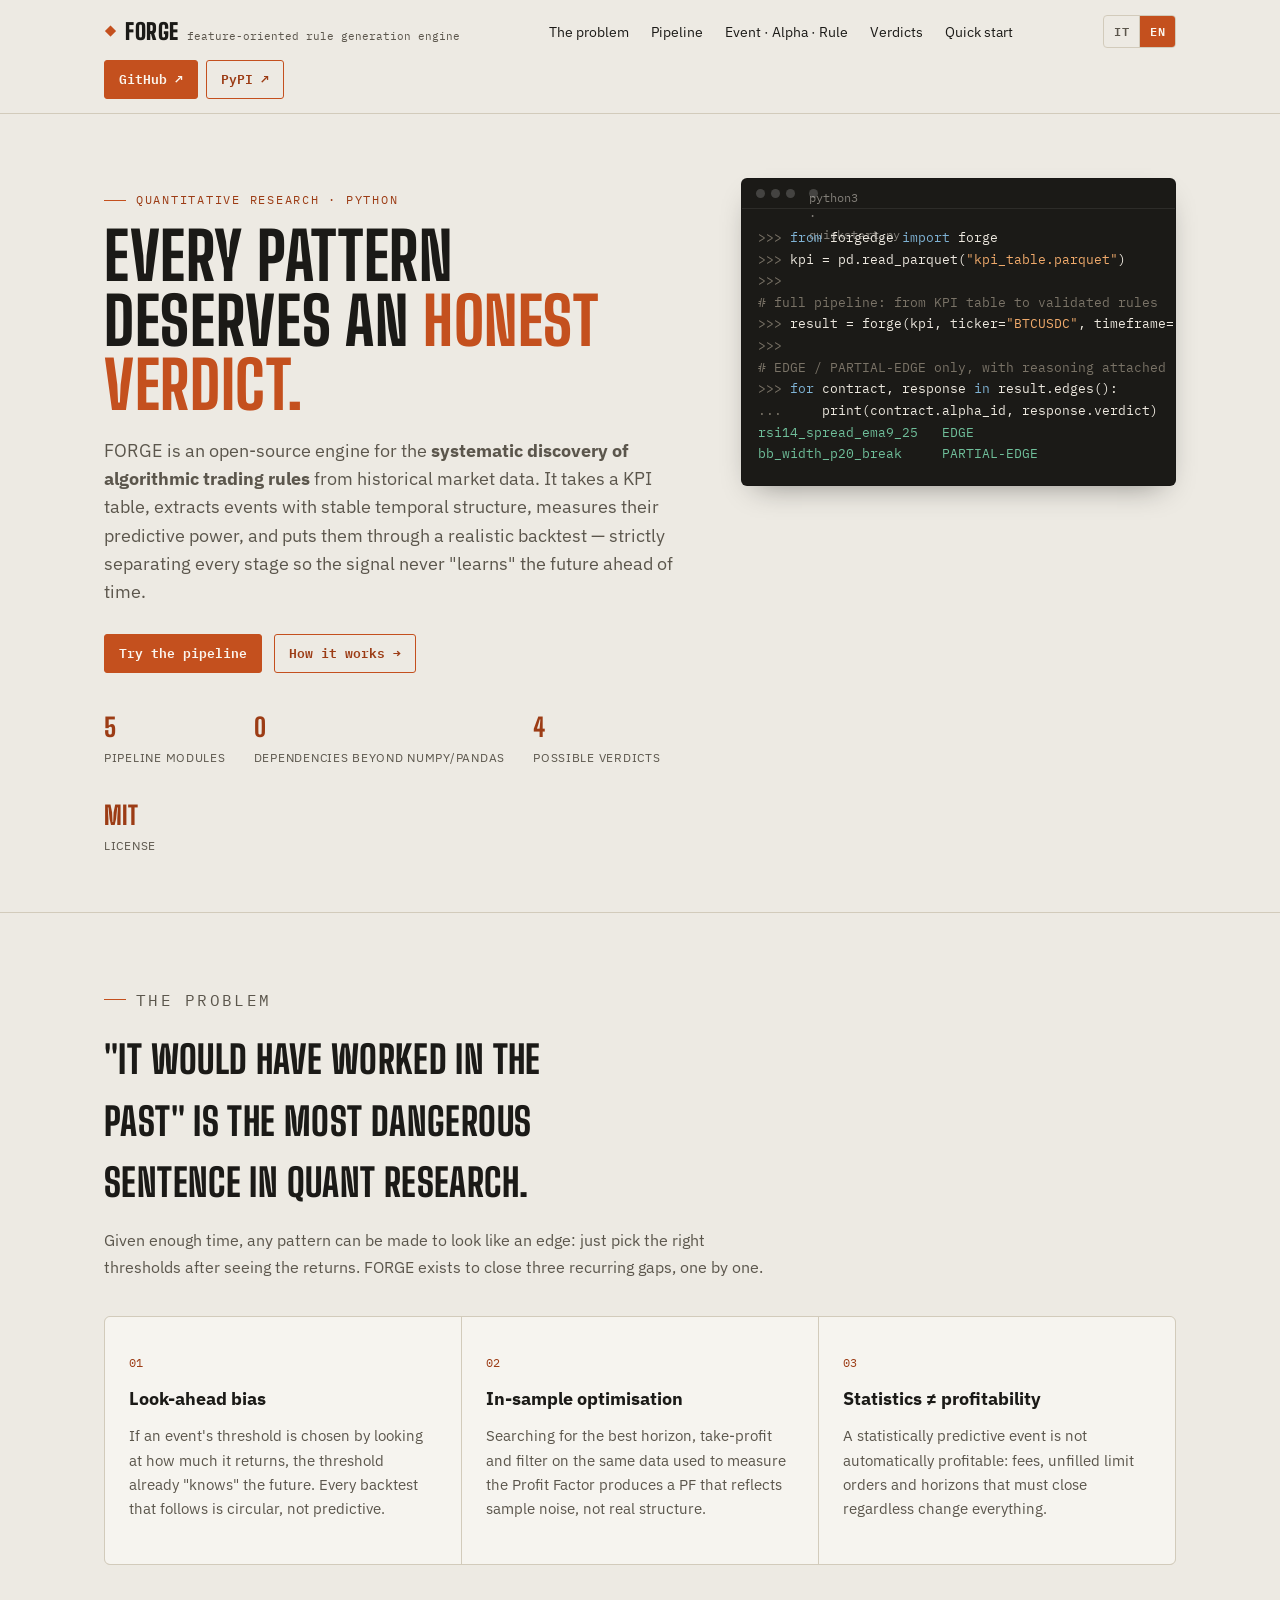
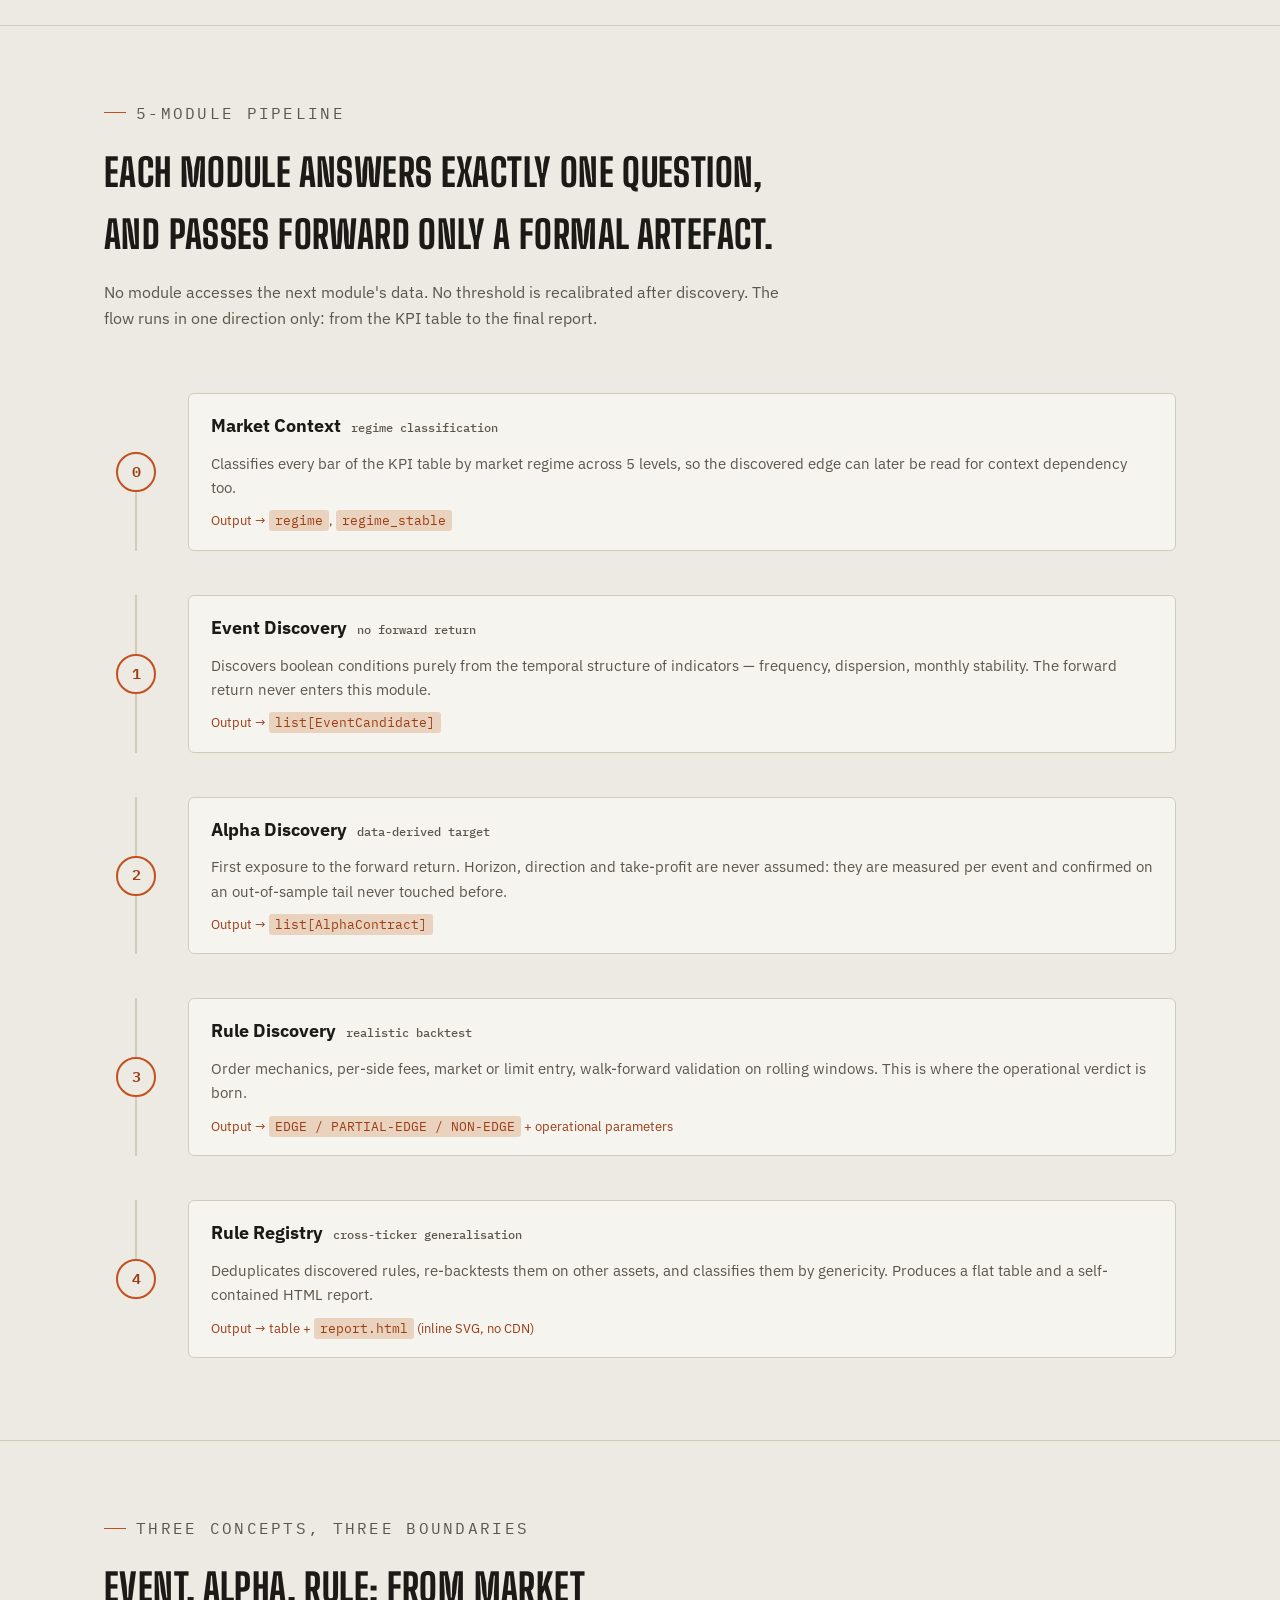
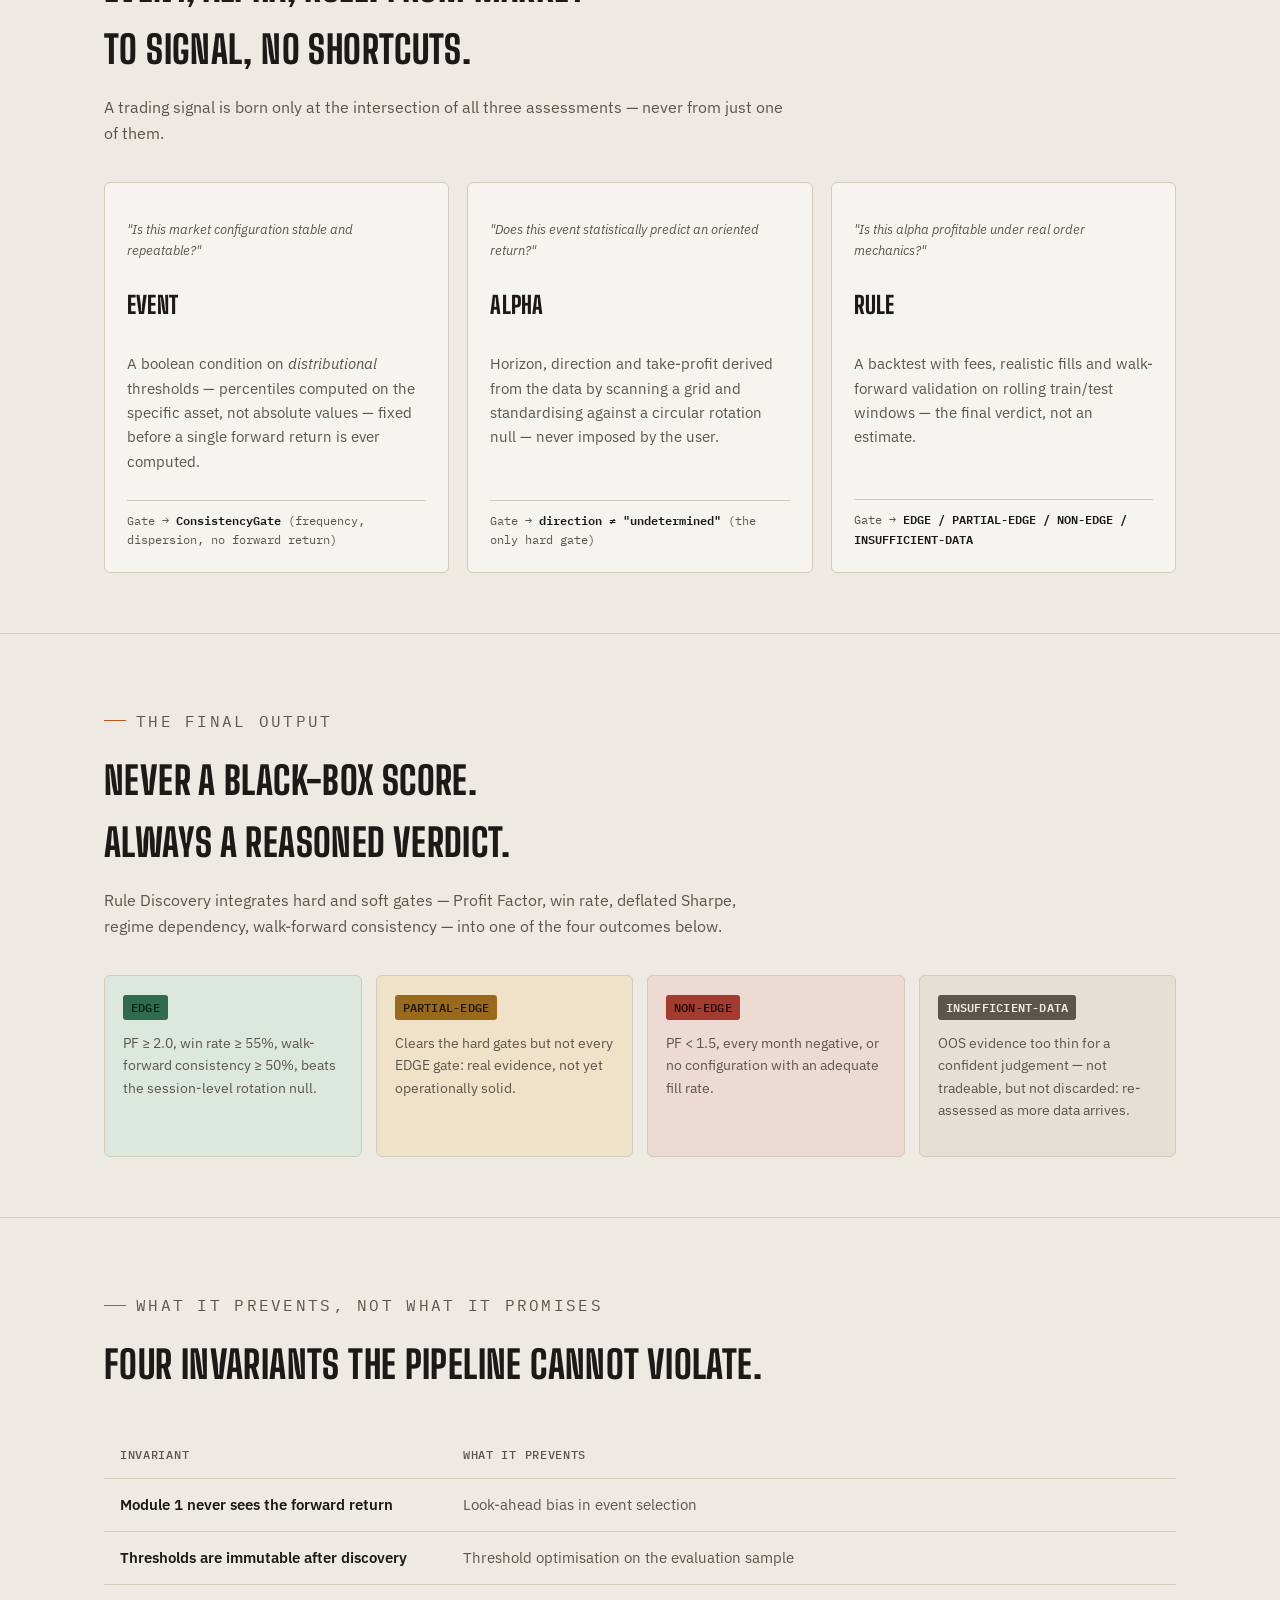
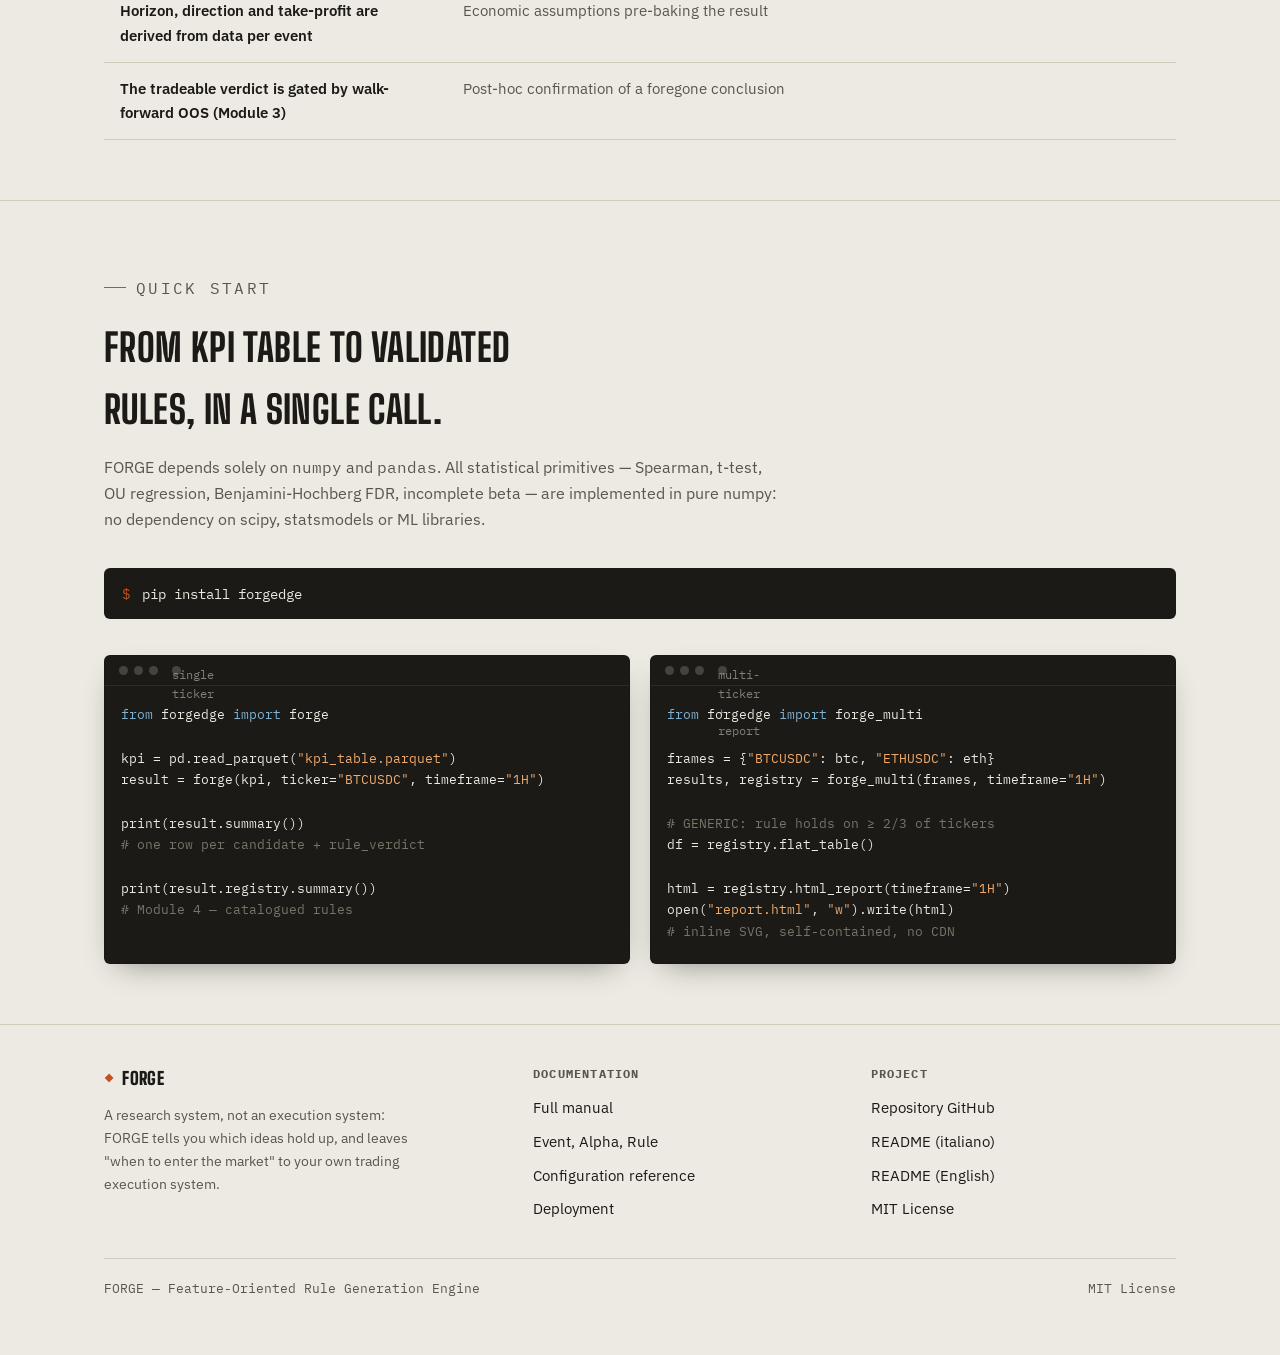
==== docs/site/en/index.html @ acf9e7a0 "SEO: split IT/EN into real URLs, add sitemap + robots.txt The IT/EN toggle was client-side JS on a s" ====
<!DOCTYPE html>

<html lang="en">
<head>
<meta charset="utf-8"/>
<meta content="width=device-width, initial-scale=1, viewport-fit=cover" name="viewport"/>
<title>FORGE — Trading Rule Discovery Engine</title>
<meta content="FORGE is an open-source engine for the systematic discovery of algorithmic trading rules from historical market data, with an anti look-ahead-bias pipeline, walk-forward out-of-sample validation, and EDGE / PARTIAL-EDGE / NON-EDGE verdicts." name="description"/>
<meta content="forge, forgedge, FORGE trading, forge python, algorithmic trading, walk-forward backtest, look-ahead bias, quantitative research, python trading, KPI table, alpha discovery, event discovery, rule discovery, statistical edge, overfitting backtest" name="keywords"/>
<meta content="index, follow" name="robots"/>
<link href="https://forgedge.it/en/" rel="canonical"/><link href="https://forgedge.it/" hreflang="x-default" rel="alternate"/><link href="https://forgedge.it/en/" hreflang="en" rel="alternate"/><link href="https://forgedge.it/" hreflang="it" rel="alternate"/>
<meta content="https://forgedge.it/en/" property="og:url"/><meta content="website" property="og:type"/>
<meta content="FORGE — Feature-Oriented Rule Generation Engine" property="og:title"/>
<meta content="Systematic discovery of algorithmic trading rules, from KPI table to EDGE verdict, with no look-ahead bias and no in-sample optimisation." property="og:description"/>
<meta content="en_US" property="og:locale"/>
<meta content="summary_large_image" name="twitter:card"/>
<script type="application/ld+json">{
  "@context": "https://schema.org",
  "@type": "SoftwareApplication",
  "name": "FORGE",
  "alternateName": "forgedge",
  "applicationCategory": "FinanceApplication",
  "operatingSystem": "Cross-platform (Python)",
  "description": "Quantitative research system for the systematic discovery of algorithmic trading rules from historical market data, with a strictly separated module pipeline against look-ahead bias and overfitting.",
  "programmingLanguage": "Python",
  "license": "https://opensource.org/licenses/MIT",
  "offers": {
    "@type": "Offer",
    "price": "0",
    "priceCurrency": "USD"
  },
  "inLanguage": "en"
}</script>
<link href="https://fonts.googleapis.com" rel="preconnect"/>
<link crossorigin="" href="https://fonts.gstatic.com" rel="preconnect"/>
<link href="https://fonts.googleapis.com/css2?family=Big+Shoulders+Display:wght@600;700;800;900&amp;family=IBM+Plex+Sans:wght@400;500;600;700&amp;family=IBM+Plex+Mono:wght@400;500;600&amp;display=swap" rel="stylesheet"/>
<script data-website-id="7d0186f7-578d-4301-96b6-c63fd0201480" defer="" src="https://cloud.umami.is/script.js"></script>
<style>
  :root {
    --bg: #EDEAE3;
    --bg-elevated: #E2DEd4;
    --bg-card: #F6F4EF;
    --text: #1B1A17;
    --text-muted: #5B564C;
    --accent: #C4501E;
    --accent-strong: #9C3C15;
    --accent-soft: #EAD3BE;
    --border: #D2CBBB;
    --edge: #2F6B4F;
    --edge-soft: #DCE7DE;
    --partial: #9A6A1C;
    --partial-soft: #EFE2C8;
    --nonedge: #A33B2E;
    --nonedge-soft: #EDDAD4;
    --insuff: #5B564C;
    --insuff-soft: #E4E0D6;
    --mono-bg: #1B1A17;
    --mono-text: #EDE8DF;
    --shadow: 0 1px 0 rgba(27,26,23,0.06);
    color-scheme: light;
  }

  @media (prefers-color-scheme: dark) {
    :root:not([data-theme="light"]) {
      --bg: #14120F;
      --bg-elevated: #1C1916;
      --bg-card: #1E1B17;
      --text: #EDE8E0;
      --text-muted: #A79E92;
      --accent: #FF7A3D;
      --accent-strong: #FF9660;
      --accent-soft: #3B2418;
      --border: #322E27;
      --edge: #5FCE97;
      --edge-soft: #1D2C24;
      --partial: #E0A83D;
      --partial-soft: #302416;
      --nonedge: #E2665A;
      --nonedge-soft: #331F1C;
      --insuff: #A79E92;
      --insuff-soft: #26221C;
      --mono-bg: #0D0C0A;
      --mono-text: #E9E4DA;
      color-scheme: dark;
    }
  }

  :root[data-theme="dark"] {
    --bg: #14120F;
    --bg-elevated: #1C1916;
    --bg-card: #1E1B17;
    --text: #EDE8E0;
    --text-muted: #A79E92;
    --accent: #FF7A3D;
    --accent-strong: #FF9660;
    --accent-soft: #3B2418;
    --border: #322E27;
    --edge: #5FCE97;
    --edge-soft: #1D2C24;
    --partial: #E0A83D;
    --partial-soft: #302416;
    --nonedge: #E2665A;
    --nonedge-soft: #331F1C;
    --insuff: #A79E92;
    --insuff-soft: #26221C;
    --mono-bg: #0D0C0A;
    --mono-text: #E9E4DA;
    color-scheme: dark;
  }

  * { box-sizing: border-box; }
  html, body { margin: 0; padding: 0; }
  body {
    background: var(--bg);
    color: var(--text);
    font-family: "IBM Plex Sans", system-ui, sans-serif;
    font-size: 16px;
    line-height: 1.6;
    -webkit-font-smoothing: antialiased;
  }
  img { max-width: 100%; }
  [hidden] { display: none !important; }

  .wrap {
    max-width: 1120px;
    margin: 0 auto;
    padding-inline: 24px;
  }

  a { color: var(--accent-strong); }

  h1, h2, h3 {
    font-family: "Big Shoulders Display", "Arial Narrow", sans-serif;
    text-transform: uppercase;
    letter-spacing: 0.01em;
    font-weight: 800;
    text-wrap: balance;
    margin: 0;
    color: var(--text);
  }

  .eyebrow {
    font-family: "IBM Plex Mono", monospace;
    font-size: 0.78rem;
    letter-spacing: 0.14em;
    text-transform: uppercase;
    color: var(--accent-strong);
    display: flex;
    align-items: center;
    gap: 10px;
  }
  .eyebrow::before {
    content: "";
    width: 22px;
    height: 1px;
    background: var(--accent);
  }

  code, .mono, .verdict, .badge, .kpi { font-family: "IBM Plex Mono", monospace; }

  /* ---------- top bar ---------- */
  .topbar {
    position: sticky;
    top: env(safe-area-inset-top, 0px);
    z-index: 20;
    background: color-mix(in srgb, var(--bg) 88%, transparent);
    backdrop-filter: blur(8px);
    border-bottom: 1px solid var(--border);
  }
  .topbar-inner {
    display: flex;
    align-items: center;
    justify-content: space-between;
    padding-block: 14px;
    gap: 16px;
    flex-wrap: wrap;
    row-gap: 10px;
  }
  .brand {
    display: flex;
    align-items: baseline;
    gap: 8px;
    font-family: "Big Shoulders Display", sans-serif;
    font-weight: 900;
    font-size: 1.4rem;
    letter-spacing: 0.02em;
    text-transform: uppercase;
  }
  .brand .mark { color: var(--accent); }
  .brand small {
    font-family: "IBM Plex Mono", monospace;
    font-weight: 400;
    text-transform: none;
    letter-spacing: 0;
    font-size: 0.7rem;
    color: var(--text-muted);
  }
  .topnav {
    display: flex;
    gap: 22px;
    font-size: 0.88rem;
  }
  .topnav a { color: var(--text); text-decoration: none; }
  .topnav a:hover { color: var(--accent-strong); }
  .btn {
    font-family: "IBM Plex Mono", monospace;
    font-size: 0.82rem;
    font-weight: 600;
    padding: 8px 14px;
    border-radius: 3px;
    border: 1px solid var(--accent);
    color: var(--accent-strong);
    text-decoration: none;
    white-space: nowrap;
  }
  .btn.solid {
    background: var(--accent);
    color: #FBF6EF;
    border-color: var(--accent);
  }
  .langswitch {
    display: flex;
    border: 1px solid var(--border);
    border-radius: 4px;
    overflow: hidden;
    flex-shrink: 0;
  }
  .lang-btn {
    font-family: "IBM Plex Mono", monospace;
    font-size: 0.74rem;
    font-weight: 600;
    letter-spacing: 0.04em;
    padding: 6px 10px;
    background: transparent;
    border: none;
    color: var(--text-muted);
    cursor: pointer;
    text-decoration: none;
    display: inline-block;
  }
  .lang-btn + .lang-btn { border-left: 1px solid var(--border); }
  .lang-btn[aria-current="page"] { background: var(--accent); color: #FBF6EF; }
  .lang-btn:hover:not([aria-current="page"]) { color: var(--text); }
  .lang-btn:focus-visible { outline: 2px solid var(--accent-strong); outline-offset: 2px; }

  /* ---------- hero ---------- */
  .hero {
    padding-block: 64px 56px;
    border-bottom: 1px solid var(--border);
  }
  .hero-grid {
    display: grid;
    grid-template-columns: 1.15fr 0.85fr;
    gap: 48px;
    align-items: start;
  }
  h1.title {
    font-size: clamp(2.4rem, 5.4vw, 4.1rem);
    line-height: 0.98;
    margin-top: 14px;
  }
  h1.title .accent { color: var(--accent); }
  .lede {
    font-size: 1.1rem;
    color: var(--text-muted);
    max-width: 56ch;
    margin-top: 20px;
  }
  .hero-ctas {
    display: flex;
    gap: 12px;
    margin-top: 28px;
    flex-wrap: wrap;
  }
  .hero-stats {
    display: flex;
    gap: 28px;
    margin-top: 34px;
    flex-wrap: wrap;
  }
  .stat .num {
    font-family: "Big Shoulders Display", sans-serif;
    font-weight: 800;
    font-size: 1.6rem;
    color: var(--accent-strong);
  }
  .stat .lbl {
    font-size: 0.76rem;
    color: var(--text-muted);
    text-transform: uppercase;
    letter-spacing: 0.06em;
  }

  /* terminal panel */
  .terminal {
    background: var(--mono-bg);
    color: var(--mono-text);
    border-radius: 6px;
    overflow: hidden;
    box-shadow: 0 12px 30px -14px rgba(0,0,0,0.45);
    border: 1px solid color-mix(in srgb, var(--mono-bg) 60%, #000 10%);
  }
  .terminal-head {
    display: flex;
    align-items: center;
    gap: 6px;
    padding: 10px 14px;
    border-bottom: 1px solid rgba(255,255,255,0.08);
  }
  .terminal-head span {
    width: 9px; height: 9px; border-radius: 50%;
    background: rgba(255,255,255,0.18);
  }
  .terminal-head .path {
    margin-left: 8px;
    font-family: "IBM Plex Mono", monospace;
    font-size: 0.72rem;
    color: rgba(233,228,218,0.5);
  }
  .terminal pre {
    margin: 0;
    padding: 18px 16px 20px;
    font-family: "IBM Plex Mono", monospace;
    font-size: 0.82rem;
    line-height: 1.65;
    overflow-x: auto;
    white-space: pre;
  }
  .terminal .c1 { color: #7A7367; }
  .terminal .c2 { color: #6FBF9A; }
  .terminal .c3 { color: #F0AA6B; }
  .terminal .c4 { color: #7FB3D5; }

  /* ---------- sections ---------- */
  section { padding-block: 60px; border-bottom: 1px solid var(--border); }
  .section-head { max-width: 68ch; }
  .section-head h2 { font-size: clamp(1.7rem, 3.2vw, 2.4rem); margin-top: 10px; }
  .section-head p { color: var(--text-muted); margin-top: 14px; font-size: 1.02rem; }

  /* problem triptych */
  .triptych {
    display: grid;
    grid-template-columns: repeat(3, 1fr);
    gap: 1px;
    background: var(--border);
    border: 1px solid var(--border);
    margin-top: 36px;
    border-radius: 6px;
    overflow: hidden;
  }
  .flaw {
    background: var(--bg-card);
    padding: 26px 24px 28px;
  }
  .flaw .fnum {
    font-family: "IBM Plex Mono", monospace;
    font-size: 0.75rem;
    color: var(--accent-strong);
  }
  .flaw h3 {
    font-size: 1.15rem;
    text-transform: none;
    letter-spacing: 0;
    font-weight: 700;
    margin-top: 10px;
    font-family: "IBM Plex Sans", sans-serif;
  }
  .flaw p { color: var(--text-muted); margin-top: 10px; font-size: 0.95rem; }

  /* pipeline */
  .pipeline {
    margin-top: 40px;
    display: flex;
    flex-direction: column;
    gap: 0;
  }
  .stage {
    display: grid;
    grid-template-columns: 64px 1fr;
    gap: 20px;
    position: relative;
    padding-block: 22px;
  }
  .stage-rail {
    position: relative;
    display: flex;
    justify-content: center;
  }
  .stage-rail::before {
    content: "";
    position: absolute;
    top: 0; bottom: 0;
    width: 2px;
    background: var(--border);
  }
  .stage:first-child .stage-rail::before { top: 50%; }
  .stage:last-child .stage-rail::before { bottom: 50%; }
  .stage-num {
    position: relative;
    z-index: 1;
    width: 40px; height: 40px;
    border-radius: 50%;
    background: var(--bg);
    border: 2px solid var(--accent);
    color: var(--accent-strong);
    display: flex; align-items: center; justify-content: center;
    font-family: "IBM Plex Mono", monospace;
    font-weight: 600;
    font-size: 0.95rem;
    align-self: center;
  }
  .stage-body {
    background: var(--bg-card);
    border: 1px solid var(--border);
    border-radius: 6px;
    padding: 18px 22px;
  }
  .stage-body h3 {
    font-family: "IBM Plex Sans", sans-serif;
    text-transform: none;
    letter-spacing: 0;
    font-size: 1.12rem;
    font-weight: 700;
    display: flex;
    align-items: baseline;
    gap: 10px;
    flex-wrap: wrap;
  }
  .stage-body h3 .modtag {
    font-family: "IBM Plex Mono", monospace;
    font-size: 0.72rem;
    color: var(--text-muted);
    font-weight: 500;
  }
  .stage-body p { color: var(--text-muted); margin: 10px 0 0; font-size: 0.95rem; }
  .stage-body .out {
    margin-top: 12px;
    font-size: 0.8rem;
    color: var(--accent-strong);
  }
  .stage-body .out code {
    background: var(--accent-soft);
    padding: 2px 6px;
    border-radius: 3px;
    color: var(--accent-strong);
  }

  /* concepts */
  .concepts {
    display: grid;
    grid-template-columns: repeat(3, 1fr);
    gap: 18px;
    margin-top: 36px;
  }
  .concept {
    background: var(--bg-card);
    border: 1px solid var(--border);
    border-radius: 6px;
    padding: 22px;
    display: flex;
    flex-direction: column;
    gap: 12px;
  }
  .concept .q {
    font-size: 0.82rem;
    color: var(--text-muted);
    font-style: italic;
  }
  .concept h3 {
    font-size: 1.5rem;
  }
  .concept .gate {
    margin-top: auto;
    font-family: "IBM Plex Mono", monospace;
    font-size: 0.74rem;
    color: var(--text-muted);
    border-top: 1px solid var(--border);
    padding-top: 10px;
  }
  .concept .gate b { color: var(--text); font-weight: 600; }

  /* verdicts */
  .verdicts {
    display: grid;
    grid-template-columns: repeat(4, 1fr);
    gap: 14px;
    margin-top: 36px;
  }
  .vcard {
    border-radius: 6px;
    padding: 18px 18px 20px;
    border: 1px solid var(--border);
  }
  .vcard .badge {
    display: inline-block;
    font-size: 0.72rem;
    font-weight: 600;
    padding: 3px 8px;
    border-radius: 3px;
    letter-spacing: 0.02em;
  }
  .vcard p { margin-top: 12px; font-size: 0.88rem; color: var(--text-muted); }
  .vcard.edge { background: var(--edge-soft); }
  .vcard.edge .badge { background: var(--edge); color: #06241A; }
  .vcard.partial { background: var(--partial-soft); }
  .vcard.partial .badge { background: var(--partial); color: #241A05; }
  .vcard.nonedge { background: var(--nonedge-soft); }
  .vcard.nonedge .badge { background: var(--nonedge); color: #2A0A06; }
  .vcard.insuff { background: var(--insuff-soft); }
  .vcard.insuff .badge { background: var(--insuff); color: var(--bg); }

  /* invariants table */
  table.invariants {
    width: 100%;
    border-collapse: collapse;
    margin-top: 36px;
    font-size: 0.94rem;
  }
  table.invariants th, table.invariants td {
    text-align: left;
    padding: 14px 16px;
    border-bottom: 1px solid var(--border);
    vertical-align: top;
  }
  table.invariants th {
    font-family: "IBM Plex Mono", monospace;
    font-size: 0.72rem;
    text-transform: uppercase;
    letter-spacing: 0.06em;
    color: var(--text-muted);
    font-weight: 500;
  }
  table.invariants td:first-child { color: var(--text); font-weight: 600; width: 32%; }
  table.invariants td:last-child { color: var(--text-muted); }
  .tbl-scroll { overflow-x: auto; }

  /* quickstart */
  .quickstart-grid {
    margin-top: 36px;
    display: grid;
    grid-template-columns: 1fr 1fr;
    gap: 20px;
  }
  .install-line {
    display: flex;
    align-items: center;
    gap: 12px;
    background: var(--mono-bg);
    color: var(--mono-text);
    border-radius: 6px;
    padding: 14px 18px;
    font-family: "IBM Plex Mono", monospace;
    font-size: 0.9rem;
    margin-top: 36px;
  }
  .install-line .prompt { color: var(--accent); }

  /* footer */
  footer { padding-block: 40px 56px; }
  .foot-grid {
    display: grid;
    grid-template-columns: 1.3fr 1fr 1fr;
    gap: 32px;
  }
  footer h4 {
    font-family: "IBM Plex Mono", monospace;
    font-size: 0.74rem;
    text-transform: uppercase;
    letter-spacing: 0.1em;
    color: var(--text-muted);
    margin: 0 0 12px;
  }
  footer ul { list-style: none; margin: 0; padding: 0; display: flex; flex-direction: column; gap: 8px; }
  footer a { text-decoration: none; color: var(--text); font-size: 0.92rem; }
  footer a:hover { color: var(--accent-strong); }
  .foot-bottom {
    margin-top: 36px;
    padding-top: 20px;
    border-top: 1px solid var(--border);
    display: flex;
    justify-content: space-between;
    flex-wrap: wrap;
    gap: 10px;
    font-size: 0.8rem;
    color: var(--text-muted);
    font-family: "IBM Plex Mono", monospace;
  }

  @media (max-width: 860px) {
    .hero-grid { grid-template-columns: 1fr; }
    .triptych { grid-template-columns: 1fr; }
    .concepts { grid-template-columns: 1fr; }
    .verdicts { grid-template-columns: 1fr 1fr; }
    .quickstart-grid { grid-template-columns: 1fr; }
    .foot-grid { grid-template-columns: 1fr; }
    .topnav { display: none; }
  }
  @media (max-width: 480px) {
    .verdicts { grid-template-columns: 1fr; }
    .brand small { display: none; }
  }
</style>
</head>
<body>
<div class="topbar">
<div class="wrap topbar-inner">
<div class="brand"><span class="mark">◆</span>FORGE<small>feature-oriented rule generation engine</small></div>
<nav class="topnav">
<a href="#problema">The problem</a>
<a href="#pipeline">Pipeline</a>
<a href="#concetti">Event · Alpha · Rule</a>
<a href="#verdetti">Verdicts</a>
<a href="#quickstart">Quick start</a>
</nav>

<div aria-label="Lingua / Language" class="langswitch" role="group"><a class="lang-btn" href="/">IT</a><a aria-current="page" class="lang-btn" href="/en/">EN</a></div>
<div style="display:flex; gap:8px;">
<a class="btn solid" href="https://github.com/mattcond/forgedge" rel="noopener" target="_blank">GitHub ↗</a>
<a class="btn" href="https://pypi.org/project/forgedge/" rel="noopener" target="_blank">PyPI ↗</a>
</div>
</div>
</div>
<header class="hero">
<div class="wrap hero-grid">
<div>
<p class="eyebrow">Quantitative research · Python</p>
<h1 class="title">Every pattern<br/>deserves an<span class="accent"> honest verdict.</span></h1>
<p class="lede">FORGE is an open-source engine for the <strong>systematic discovery of algorithmic trading rules</strong> from historical market data. It takes a KPI table, extracts events with stable temporal structure, measures their predictive power, and puts them through a realistic backtest — strictly separating every stage so the signal never "learns" the future ahead of time.</p>
<div class="hero-ctas">
<a class="btn solid" href="#quickstart">Try the pipeline</a>
<a class="btn" href="#pipeline">How it works →</a>
</div>
<div class="hero-stats">
<div class="stat"><div class="num">5</div><div class="lbl">pipeline modules</div></div>
<div class="stat"><div class="num">0</div><div class="lbl">dependencies beyond numpy/pandas</div></div>
<div class="stat"><div class="num">4</div><div class="lbl">possible verdicts</div></div>
<div class="stat"><div class="num">MIT</div><div class="lbl">license</div></div>
</div>
</div>
<div aria-label="Example usage of the forgedge Python library" class="terminal" role="img">
<div class="terminal-head"><span></span><span></span><span></span><span class="path">python3 · quickstart.py</span></div>
<pre><span class="c1">&gt;&gt;&gt;</span> <span class="c4">from</span> forgedge <span class="c4">import</span> forge
<span class="c1">&gt;&gt;&gt;</span> kpi = pd.read_parquet(<span class="c3">"kpi_table.parquet"</span>)
<span class="c1">&gt;&gt;&gt;</span>
<span class="c1"># full pipeline: from KPI table to validated rules</span>
<span class="c1">&gt;&gt;&gt;</span> result = forge(kpi, ticker=<span class="c3">"BTCUSDC"</span>, timeframe=<span class="c3">"1H"</span>)
<span class="c1">&gt;&gt;&gt;</span>
<span class="c1"># EDGE / PARTIAL-EDGE only, with reasoning attached</span>
<span class="c1">&gt;&gt;&gt;</span> <span class="c4">for</span> contract, response <span class="c4">in</span> result.edges():
<span class="c1">...</span>     print(contract.alpha_id, response.verdict)
<span class="c2">rsi14_spread_ema9_25   EDGE</span>
<span class="c2">bb_width_p20_break     PARTIAL-EDGE</span></pre>
</div>
</div>
</header>
<section id="problema">
<div class="wrap">
<div class="section-head">
<p class="eyebrow">The problem</p>
<h2>"It would have worked in the past" is the most dangerous sentence in quant research.</h2>
<p>Given enough time, any pattern can be made to look like an edge: just pick the right thresholds after seeing the returns. FORGE exists to close three recurring gaps, one by one.</p>
</div>
<div class="triptych">
<article class="flaw">
<p class="fnum">01</p>
<h3>Look-ahead bias</h3>
<p>If an event's threshold is chosen by looking at how much it returns, the threshold already "knows" the future. Every backtest that follows is circular, not predictive.</p>
</article>
<article class="flaw">
<p class="fnum">02</p>
<h3>In-sample optimisation</h3>
<p>Searching for the best horizon, take-profit and filter on the same data used to measure the Profit Factor produces a PF that reflects sample noise, not real structure.</p>
</article>
<article class="flaw">
<p class="fnum">03</p>
<h3>Statistics ≠ profitability</h3>
<p>A statistically predictive event is not automatically profitable: fees, unfilled limit orders and horizons that must close regardless change everything.</p>
</article>
</div>
</div>
</section>
<section id="pipeline">
<div class="wrap">
<div class="section-head">
<p class="eyebrow">5-module pipeline</p>
<h2>Each module answers exactly one question, and passes forward only a formal artefact.</h2>
<p>No module accesses the next module's data. No threshold is recalibrated after discovery. The flow runs in one direction only: from the KPI table to the final report.</p>
</div>
<div class="pipeline">
<div class="stage">
<div class="stage-rail"><div class="stage-num">0</div></div>
<div class="stage-body">
<h3>Market Context <span class="modtag">regime classification</span></h3>
<p>Classifies every bar of the KPI table by market regime across 5 levels, so the discovered edge can later be read for context dependency too.</p>
<div class="out">Output → <code>regime</code>, <code>regime_stable</code></div>
</div>
</div>
<div class="stage">
<div class="stage-rail"><div class="stage-num">1</div></div>
<div class="stage-body">
<h3>Event Discovery <span class="modtag">no forward return</span></h3>
<p>Discovers boolean conditions purely from the temporal structure of indicators — frequency, dispersion, monthly stability. The forward return never enters this module.</p>
<div class="out">Output → <code>list[EventCandidate]</code></div>
</div>
</div>
<div class="stage">
<div class="stage-rail"><div class="stage-num">2</div></div>
<div class="stage-body">
<h3>Alpha Discovery <span class="modtag">data-derived target</span></h3>
<p>First exposure to the forward return. Horizon, direction and take-profit are never assumed: they are measured per event and confirmed on an out-of-sample tail never touched before.</p>
<div class="out">Output → <code>list[AlphaContract]</code></div>
</div>
</div>
<div class="stage">
<div class="stage-rail"><div class="stage-num">3</div></div>
<div class="stage-body">
<h3>Rule Discovery <span class="modtag">realistic backtest</span></h3>
<p>Order mechanics, per-side fees, market or limit entry, walk-forward validation on rolling windows. This is where the operational verdict is born.</p>
<div class="out">Output → <code>EDGE / PARTIAL-EDGE / NON-EDGE</code> + operational parameters</div>
</div>
</div>
<div class="stage">
<div class="stage-rail"><div class="stage-num">4</div></div>
<div class="stage-body">
<h3>Rule Registry <span class="modtag">cross-ticker generalisation</span></h3>
<p>Deduplicates discovered rules, re-backtests them on other assets, and classifies them by genericity. Produces a flat table and a self-contained HTML report.</p>
<div class="out">Output → table + <code>report.html</code> (inline SVG, no CDN)</div>
</div>
</div>
</div>
</div>
</section>
<section id="concetti">
<div class="wrap">
<div class="section-head">
<p class="eyebrow">Three concepts, three boundaries</p>
<h2>Event, Alpha, Rule: from market to signal, no shortcuts.</h2>
<p>A trading signal is born only at the intersection of all three assessments — never from just one of them.</p>
</div>
<div class="concepts">
<article class="concept">
<p class="q">"Is this market configuration stable and repeatable?"</p>
<h3>Event</h3>
<p style="color:var(--text-muted); font-size:0.95rem;">A boolean condition on <em>distributional</em> thresholds — percentiles computed on the specific asset, not absolute values — fixed before a single forward return is ever computed.</p>
<div class="gate">Gate → <b>ConsistencyGate</b> (frequency, dispersion, no forward return)</div>
</article>
<article class="concept">
<p class="q">"Does this event statistically predict an oriented return?"</p>
<h3>Alpha</h3>
<p style="color:var(--text-muted); font-size:0.95rem;">Horizon, direction and take-profit derived from the data by scanning a grid and standardising against a circular rotation null — never imposed by the user.</p>
<div class="gate">Gate → <b>direction ≠ "undetermined"</b> (the only hard gate)</div>
</article>
<article class="concept">
<p class="q">"Is this alpha profitable under real order mechanics?"</p>
<h3>Rule</h3>
<p style="color:var(--text-muted); font-size:0.95rem;">A backtest with fees, realistic fills and walk-forward validation on rolling train/test windows — the final verdict, not an estimate.</p>
<div class="gate">Gate → <b>EDGE / PARTIAL-EDGE / NON-EDGE / INSUFFICIENT-DATA</b></div>
</article>
</div>
</div>
</section>
<section id="verdetti">
<div class="wrap">
<div class="section-head">
<p class="eyebrow">The final output</p>
<h2>Never a black-box score. Always a reasoned verdict.</h2>
<p>Rule Discovery integrates hard and soft gates — Profit Factor, win rate, deflated Sharpe, regime dependency, walk-forward consistency — into one of the four outcomes below.</p>
</div>
<div class="verdicts">
<div class="vcard edge">
<span class="badge">EDGE</span>
<p>PF ≥ 2.0, win rate ≥ 55%, walk-forward consistency ≥ 50%, beats the session-level rotation null.</p>
</div>
<div class="vcard partial">
<span class="badge">PARTIAL-EDGE</span>
<p>Clears the hard gates but not every EDGE gate: real evidence, not yet operationally solid.</p>
</div>
<div class="vcard nonedge">
<span class="badge">NON-EDGE</span>
<p>PF &lt; 1.5, every month negative, or no configuration with an adequate fill rate.</p>
</div>
<div class="vcard insuff">
<span class="badge">INSUFFICIENT-DATA</span>
<p>OOS evidence too thin for a confident judgement — not tradeable, but not discarded: re-assessed as more data arrives.</p>
</div>
</div>
</div>
</section>
<section id="invarianti">
<div class="wrap">
<div class="section-head">
<p class="eyebrow">What it prevents, not what it promises</p>
<h2>Four invariants the pipeline cannot violate.</h2>
</div>
<div class="tbl-scroll">
<table class="invariants">
<thead>
<tr><th>Invariant</th><th>What it prevents</th></tr>
</thead>
<tbody>
<tr>
<td>Module 1 never sees the forward return</td>
<td>Look-ahead bias in event selection</td>
</tr>
<tr>
<td>Thresholds are immutable after discovery</td>
<td>Threshold optimisation on the evaluation sample</td>
</tr>
<tr>
<td>Horizon, direction and take-profit are derived from data per event</td>
<td>Economic assumptions pre-baking the result</td>
</tr>
<tr>
<td>The tradeable verdict is gated by walk-forward OOS (Module 3)</td>
<td>Post-hoc confirmation of a foregone conclusion</td>
</tr>
</tbody>
</table>
</div>
</div>
</section>
<section id="quickstart">
<div class="wrap">
<div class="section-head">
<p class="eyebrow">Quick start</p>
<h2>From KPI table to validated rules, in a single call.</h2>
<p>FORGE depends solely on <code>numpy</code> and <code>pandas</code>. All statistical primitives — Spearman, t-test, OU regression, Benjamini-Hochberg FDR, incomplete beta — are implemented in pure numpy: no dependency on scipy, statsmodels or ML libraries.</p>
</div>
<div class="install-line"><span class="prompt">$</span> pip install forgedge</div>
<div class="quickstart-grid">
<div class="terminal">
<div class="terminal-head"><span></span><span></span><span></span><span class="path">single ticker</span></div>
<pre><span class="c4">from</span> forgedge <span class="c4">import</span> forge

kpi = pd.read_parquet(<span class="c3">"kpi_table.parquet"</span>)
result = forge(kpi, ticker=<span class="c3">"BTCUSDC"</span>, timeframe=<span class="c3">"1H"</span>)

print(result.summary())
<span class="c1"># one row per candidate + rule_verdict</span>

print(result.registry.summary())
<span class="c1"># Module 4 — catalogued rules</span></pre>
</div>
<div class="terminal">
<div class="terminal-head"><span></span><span></span><span></span><span class="path">multi-ticker + report</span></div>
<pre><span class="c4">from</span> forgedge <span class="c4">import</span> forge_multi

frames = {<span class="c3">"BTCUSDC"</span>: btc, <span class="c3">"ETHUSDC"</span>: eth}
results, registry = forge_multi(frames, timeframe=<span class="c3">"1H"</span>)

<span class="c1"># GENERIC: rule holds on ≥ 2/3 of tickers</span>
df = registry.flat_table()

html = registry.html_report(timeframe=<span class="c3">"1H"</span>)
open(<span class="c3">"report.html"</span>, <span class="c3">"w"</span>).write(html)
<span class="c1"># inline SVG, self-contained, no CDN</span></pre>
</div>
</div>
</div>
</section>
<footer>
<div class="wrap">
<div class="foot-grid">
<div>
<div class="brand" style="font-size:1.1rem;"><span class="mark">◆</span>FORGE</div>
<p style="color:var(--text-muted); font-size:0.9rem; max-width:38ch; margin-top:10px;">A research system, not an execution system: FORGE tells you which ideas hold up, and leaves "when to enter the market" to your own trading execution system.</p>
</div>
<div>
<h4>Documentation</h4>
<ul>
<li><a href="/docs/manual-en.html">Full manual</a></li>
<li><a href="/docs/concepts-en.html">Event, Alpha, Rule</a></li>
<li><a href="/docs/configuration-en.html">Configuration reference</a></li>
<li><a href="/docs/deployment-en.html">Deployment</a></li>
</ul>
</div>
<div>
<h4>Project</h4>
<ul>
<li><a href="https://github.com/mattcond/forgedge" rel="noopener" target="_blank">Repository GitHub</a></li>
<li><a href="/docs/readme-it.html">README (italiano)</a></li>
<li><a href="/docs/readme-en.html">README (English)</a></li>
<li><a href="/docs/license.html">MIT License</a></li>
</ul>
</div>
</div>
<div class="foot-bottom">
<span>FORGE — Feature-Oriented Rule Generation Engine</span>
<span>MIT License</span>
</div>
</div>
</footer>

</body>
</html>
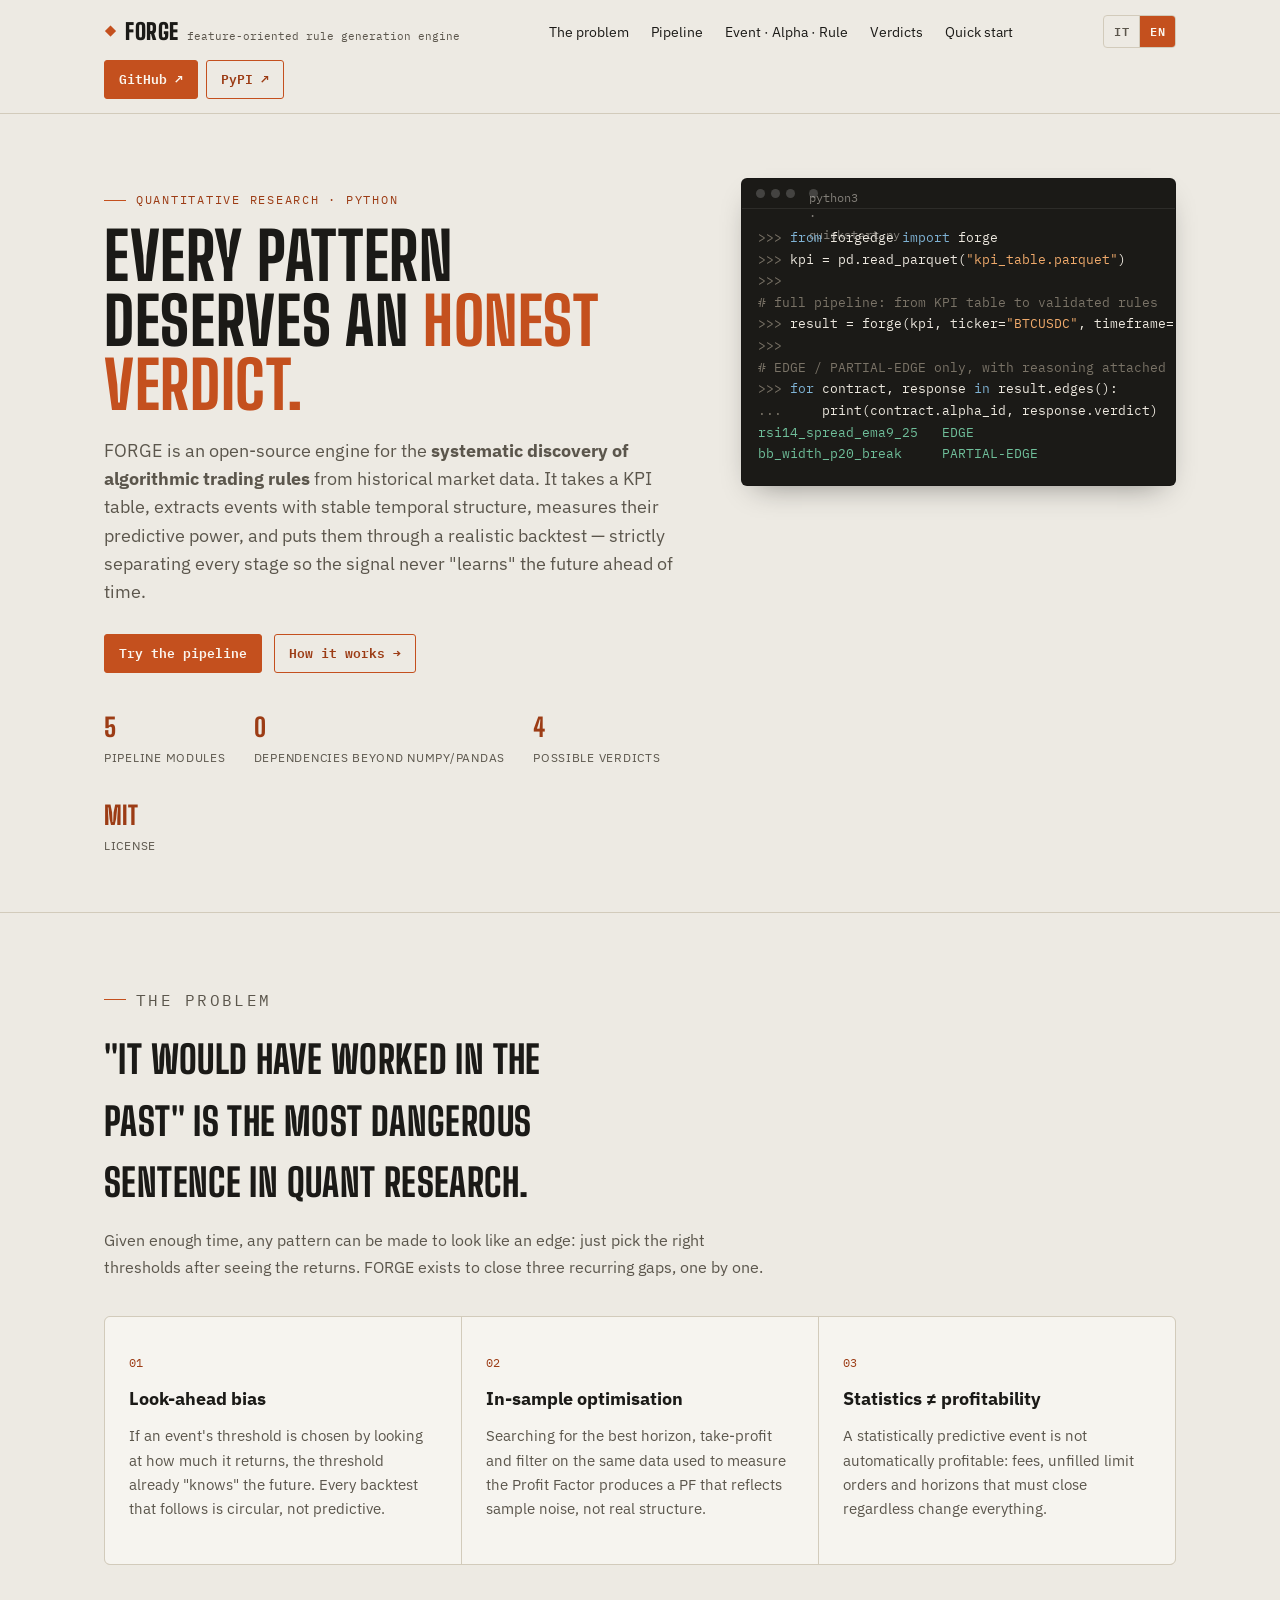
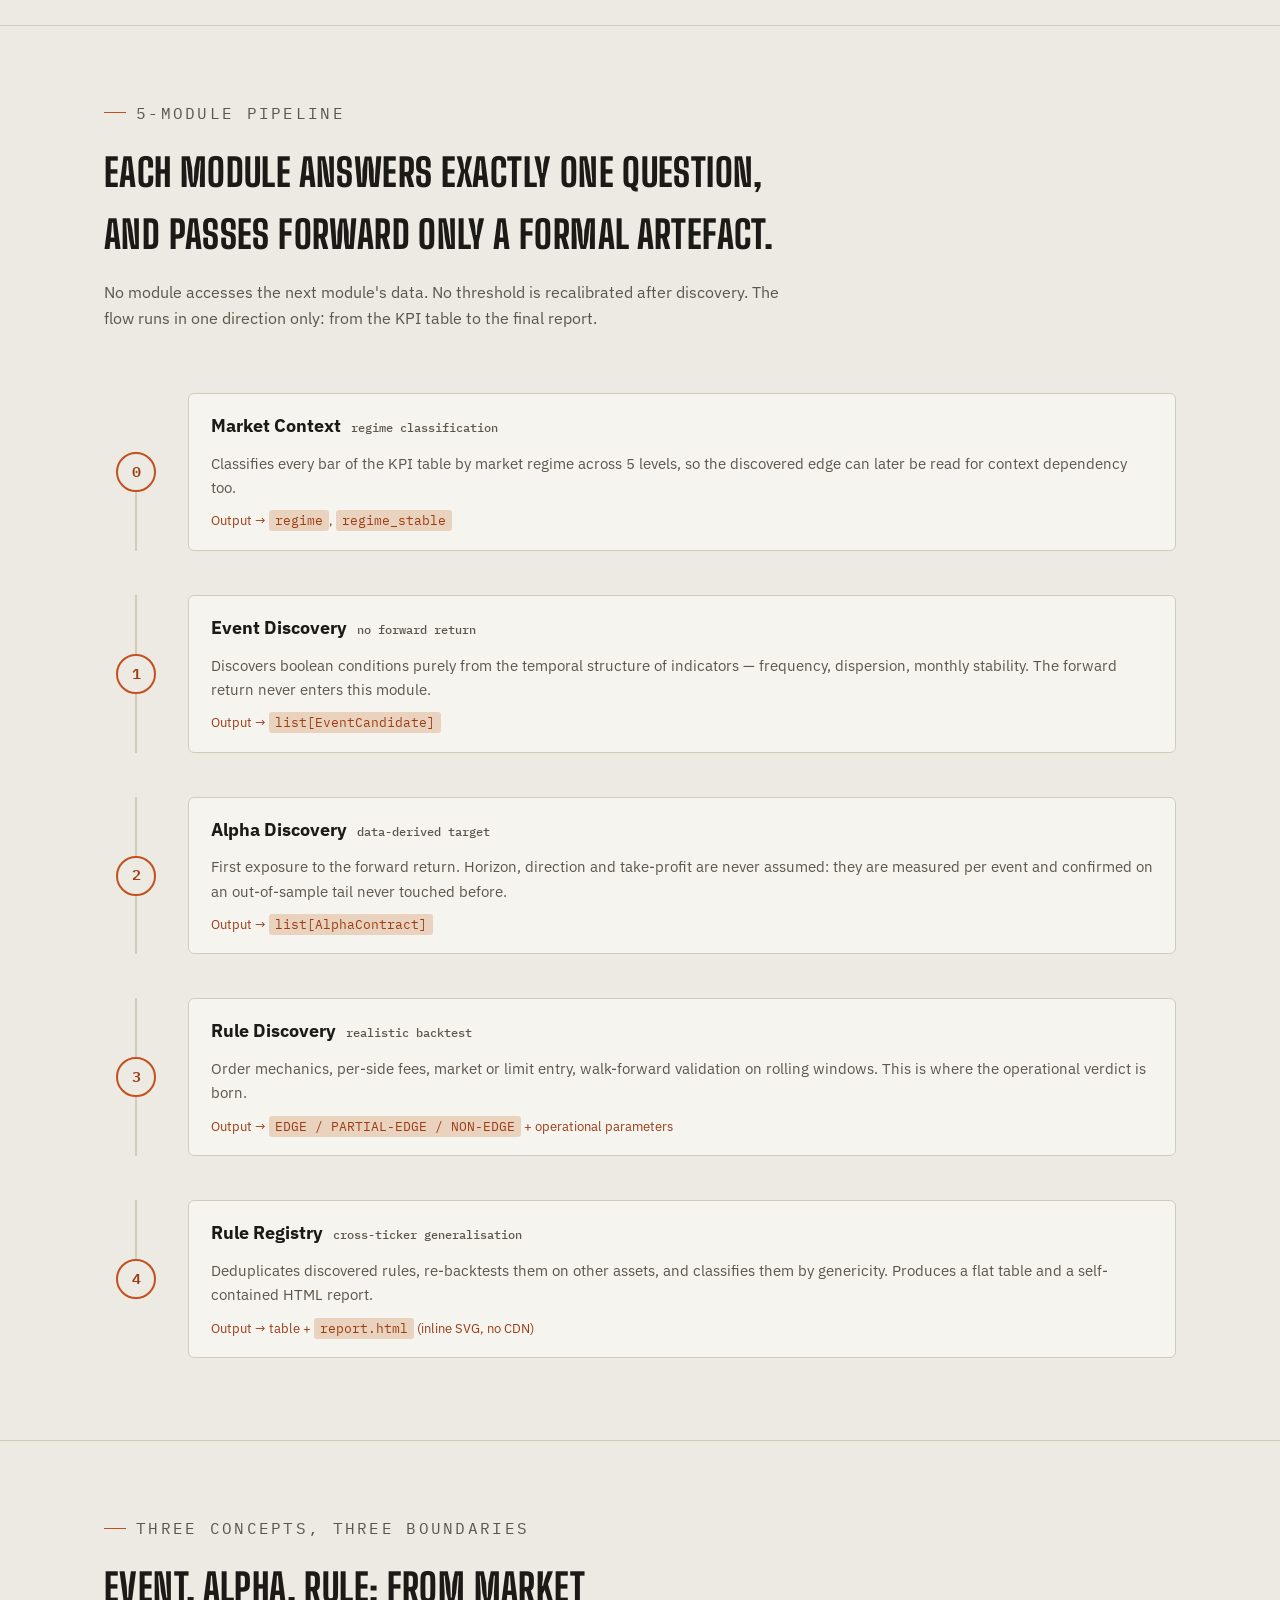
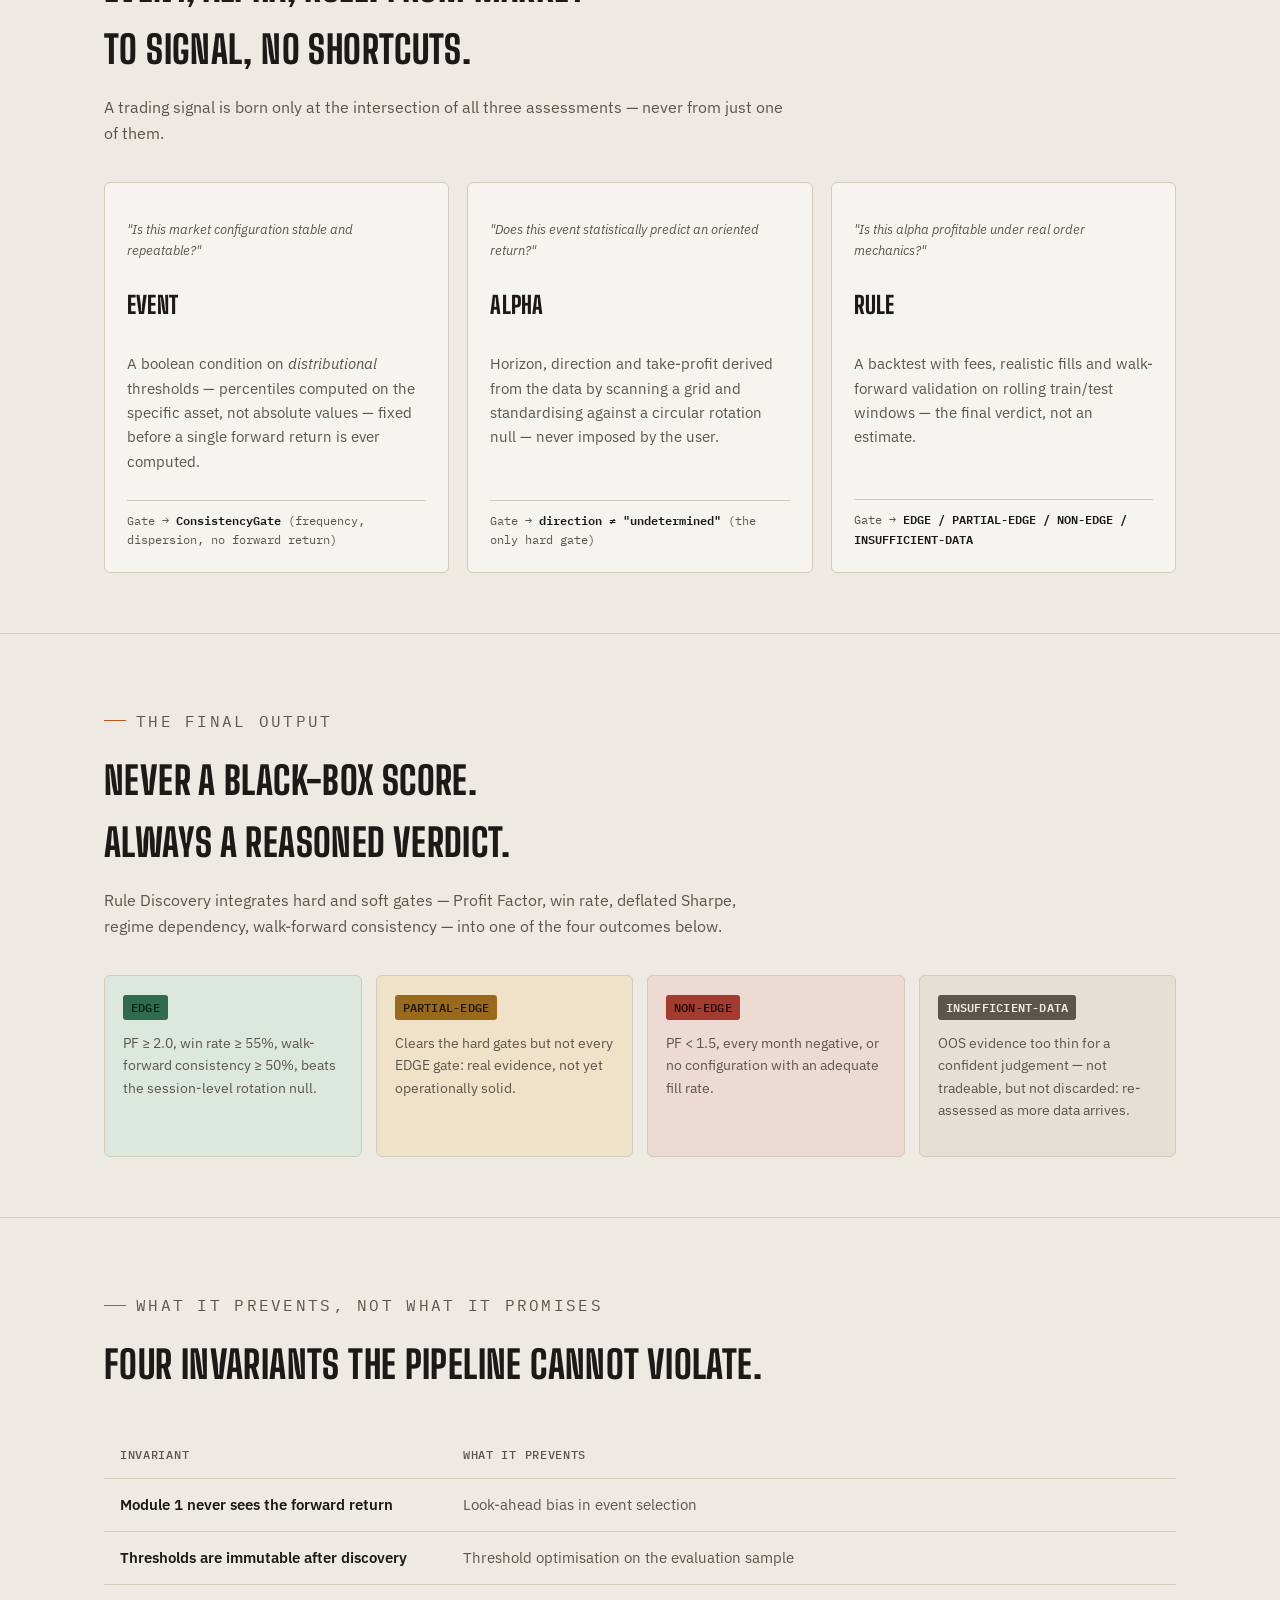
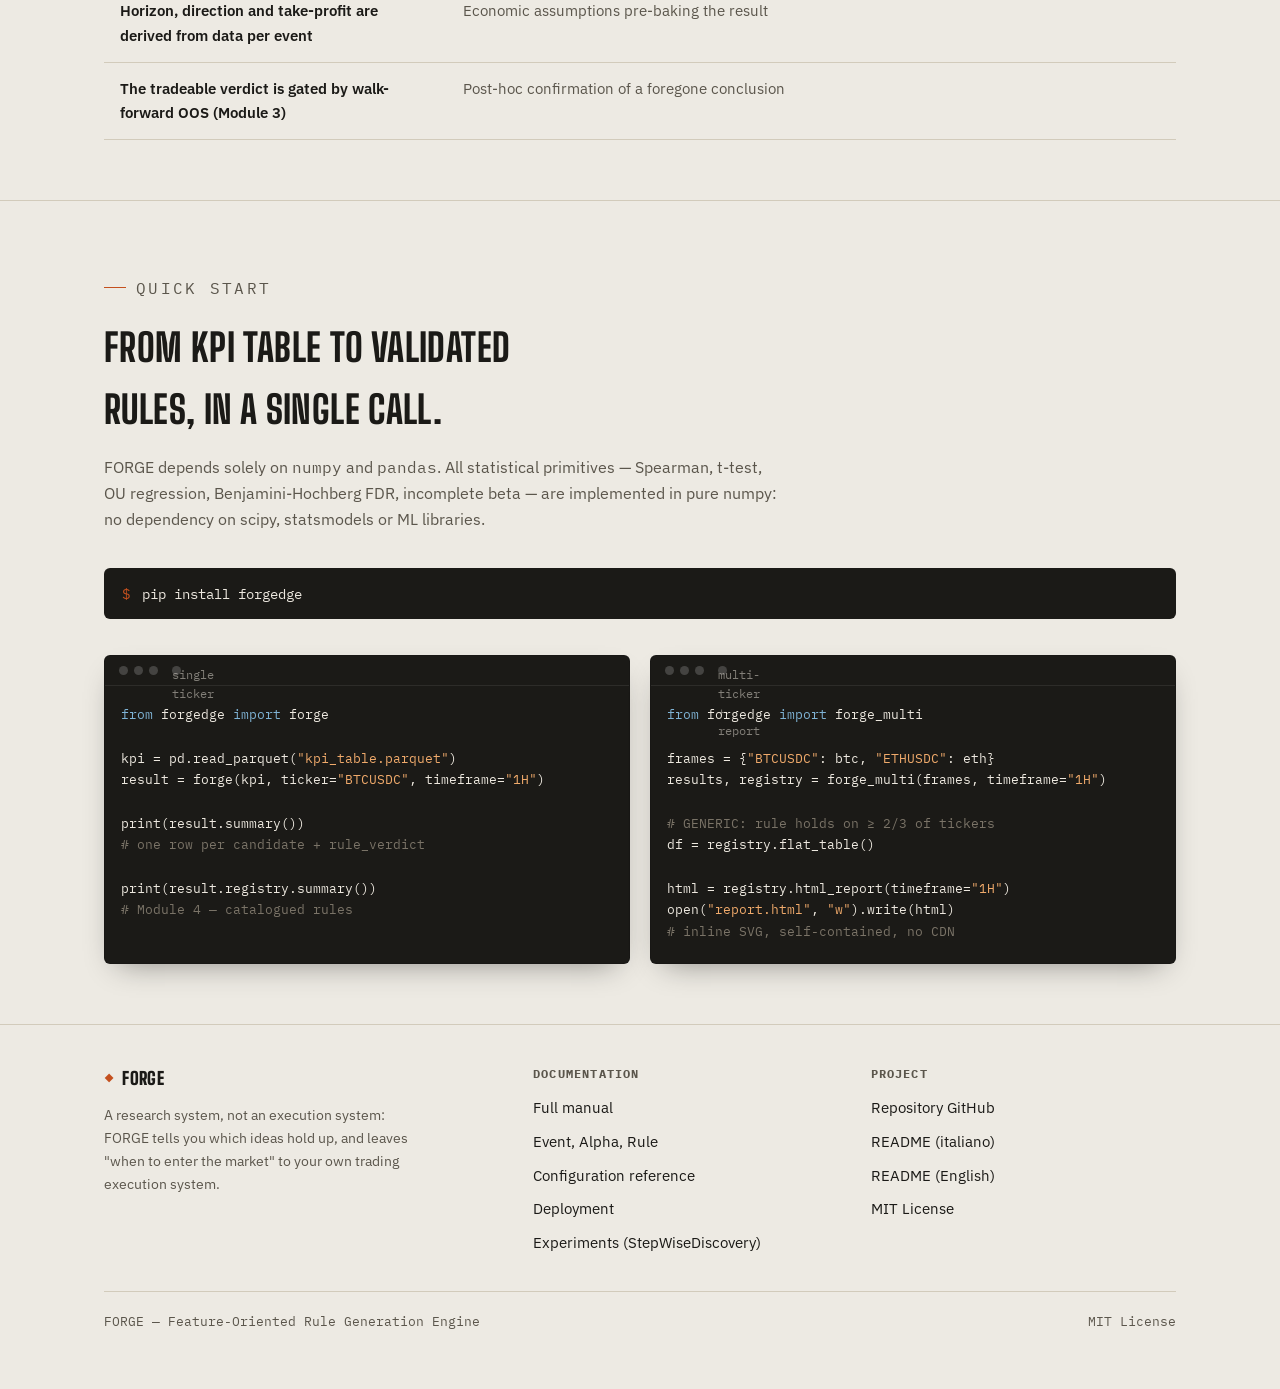
==== commit 0aaf9ea6: "Align landing page with updated docs (v0.3.0, StepWiseDiscovery) Regenerate doc pages from origin/ma" ====
--- a/docs/site/en/index.html
+++ b/docs/site/en/index.html
@@ -872,6 +872,7 @@
 <li><a href="/docs/concepts-en.html">Event, Alpha, Rule</a></li>
 <li><a href="/docs/configuration-en.html">Configuration reference</a></li>
 <li><a href="/docs/deployment-en.html">Deployment</a></li>
+<li><a href="/docs/experiment-en.html">Experiments (StepWiseDiscovery)</a></li>
 </ul>
 </div>
 <div>
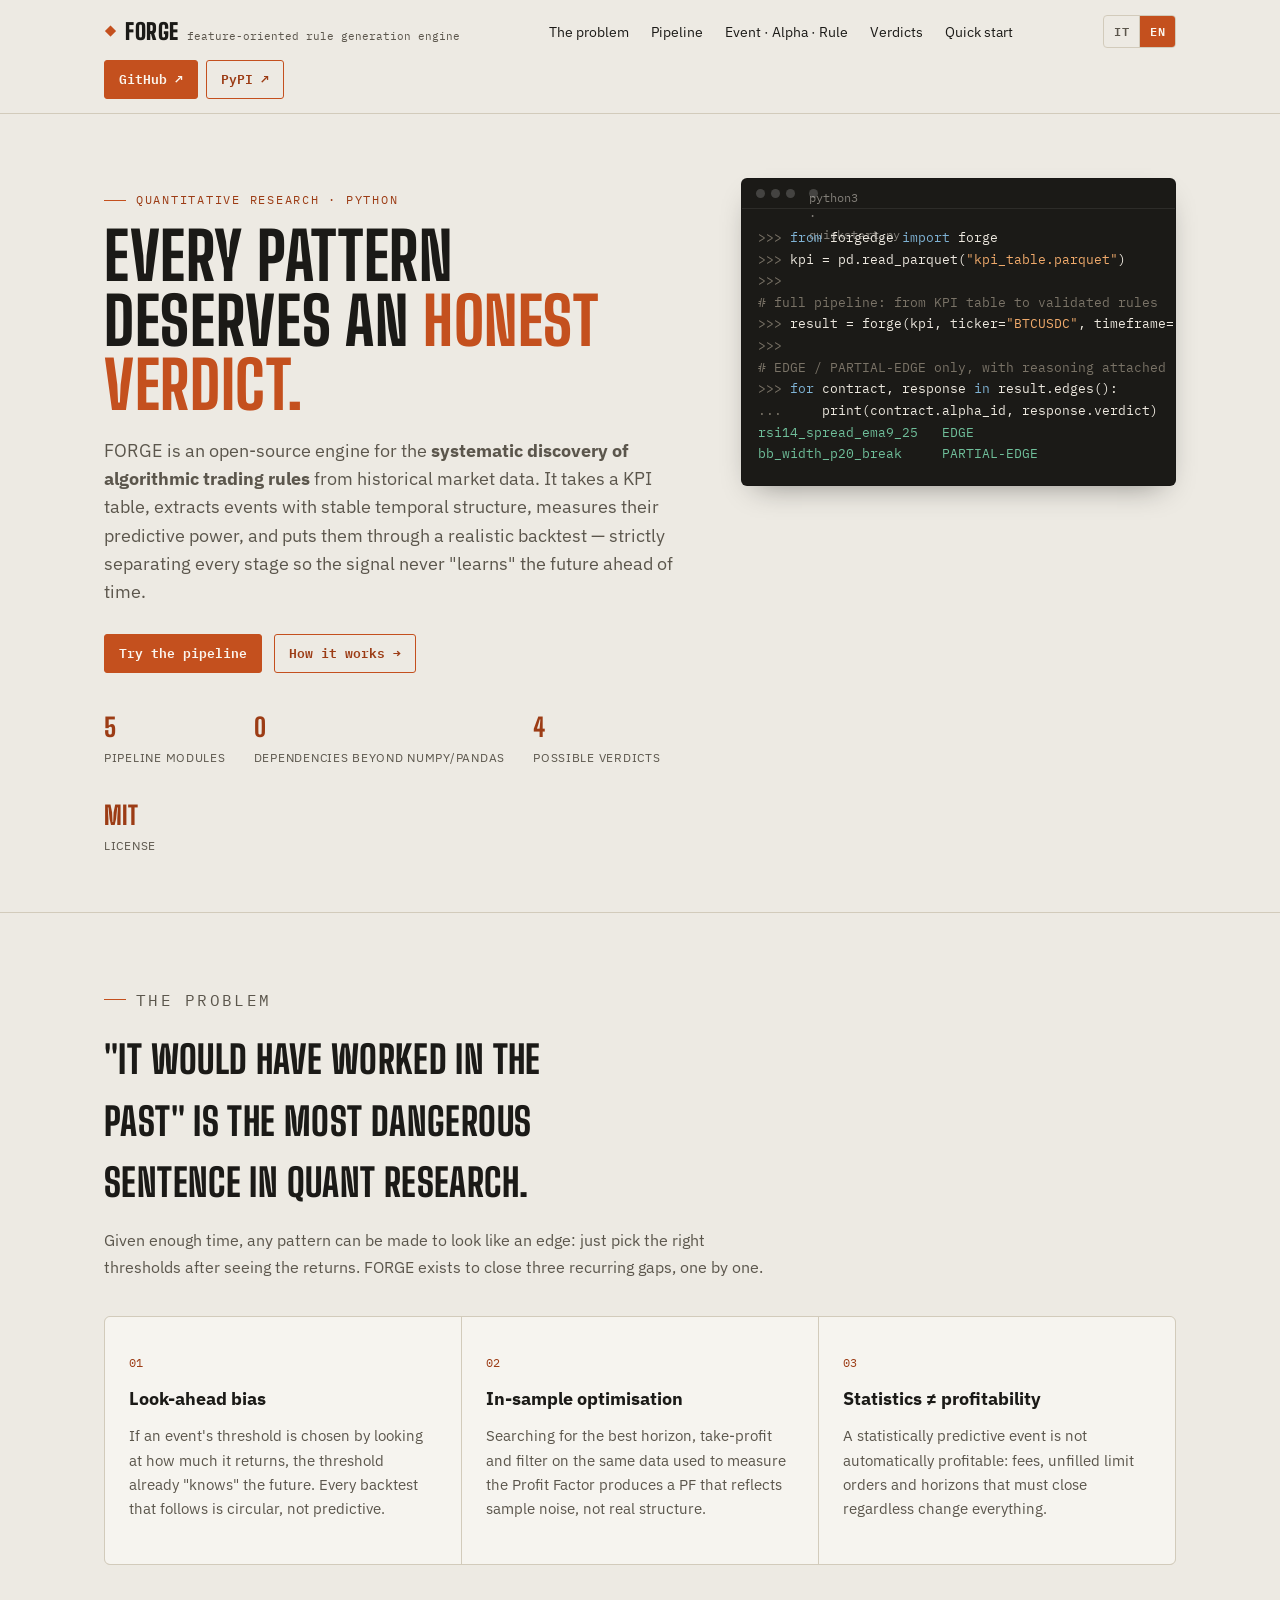
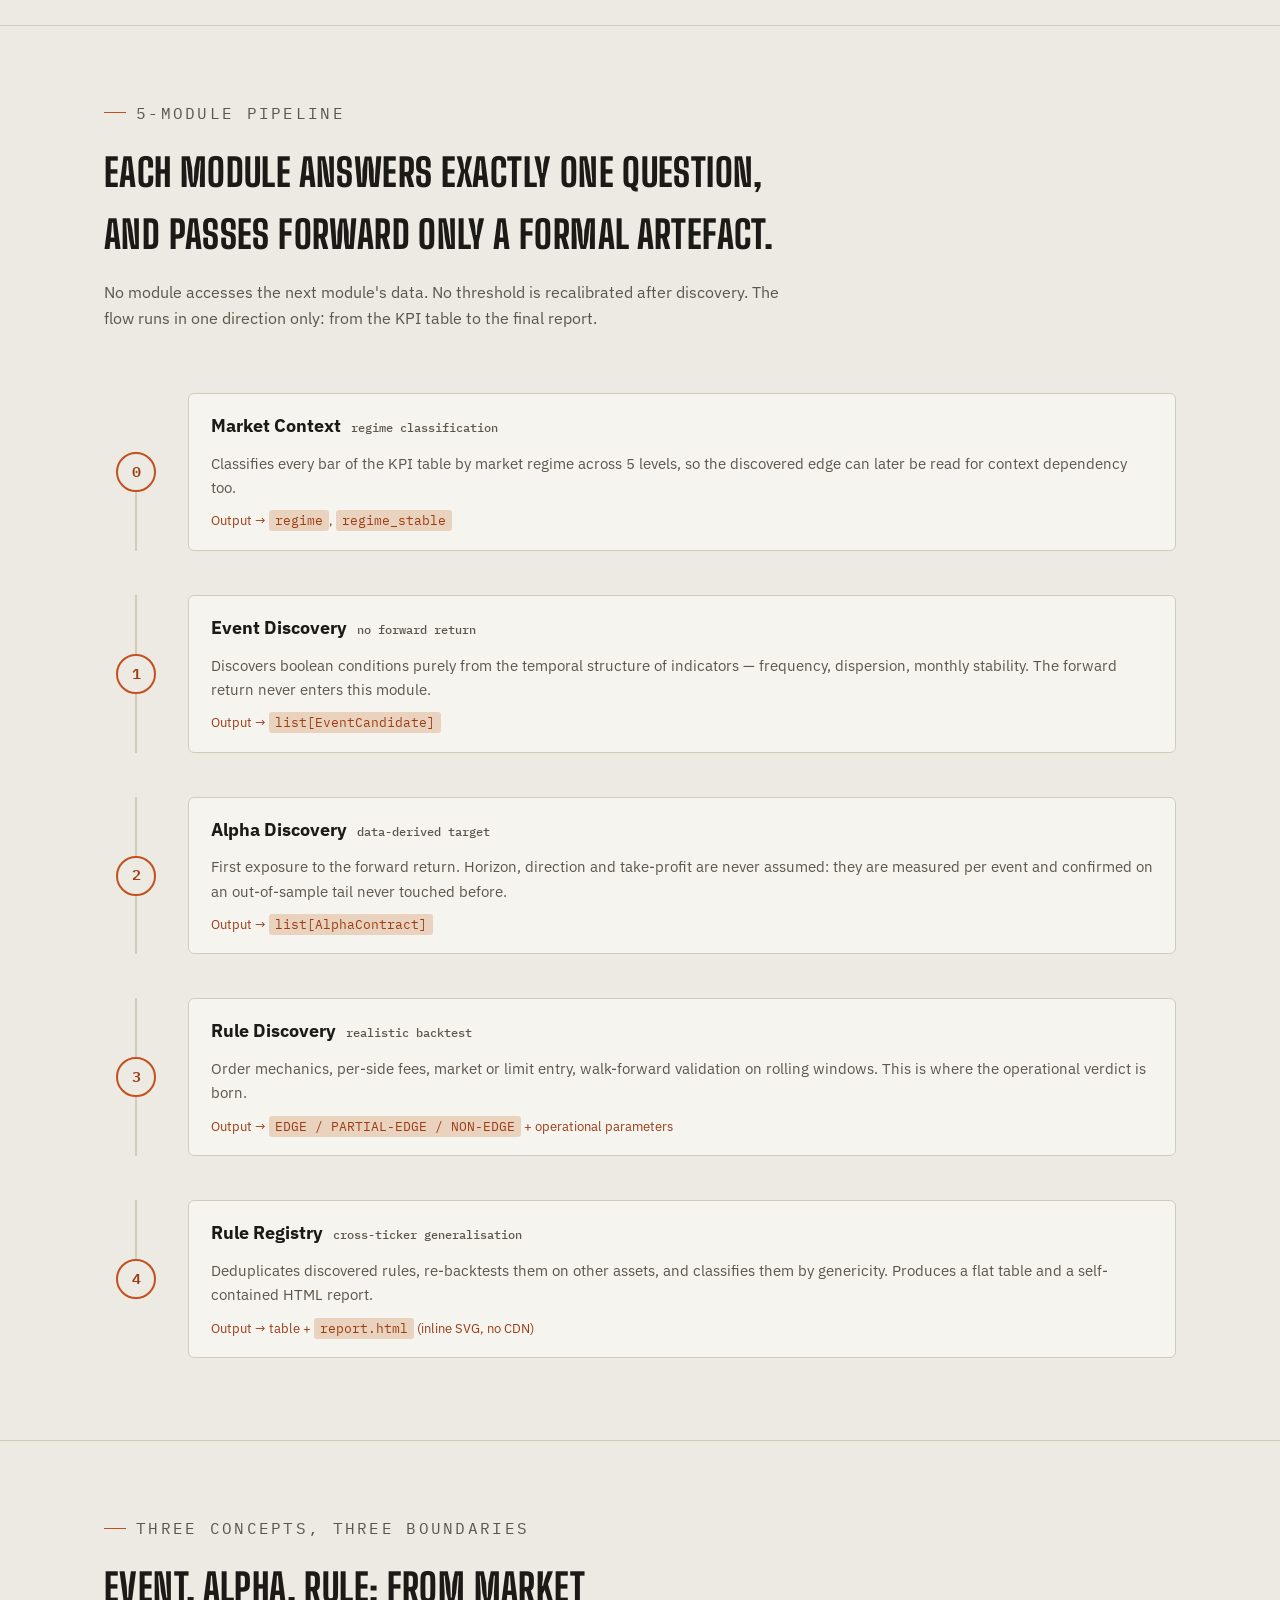
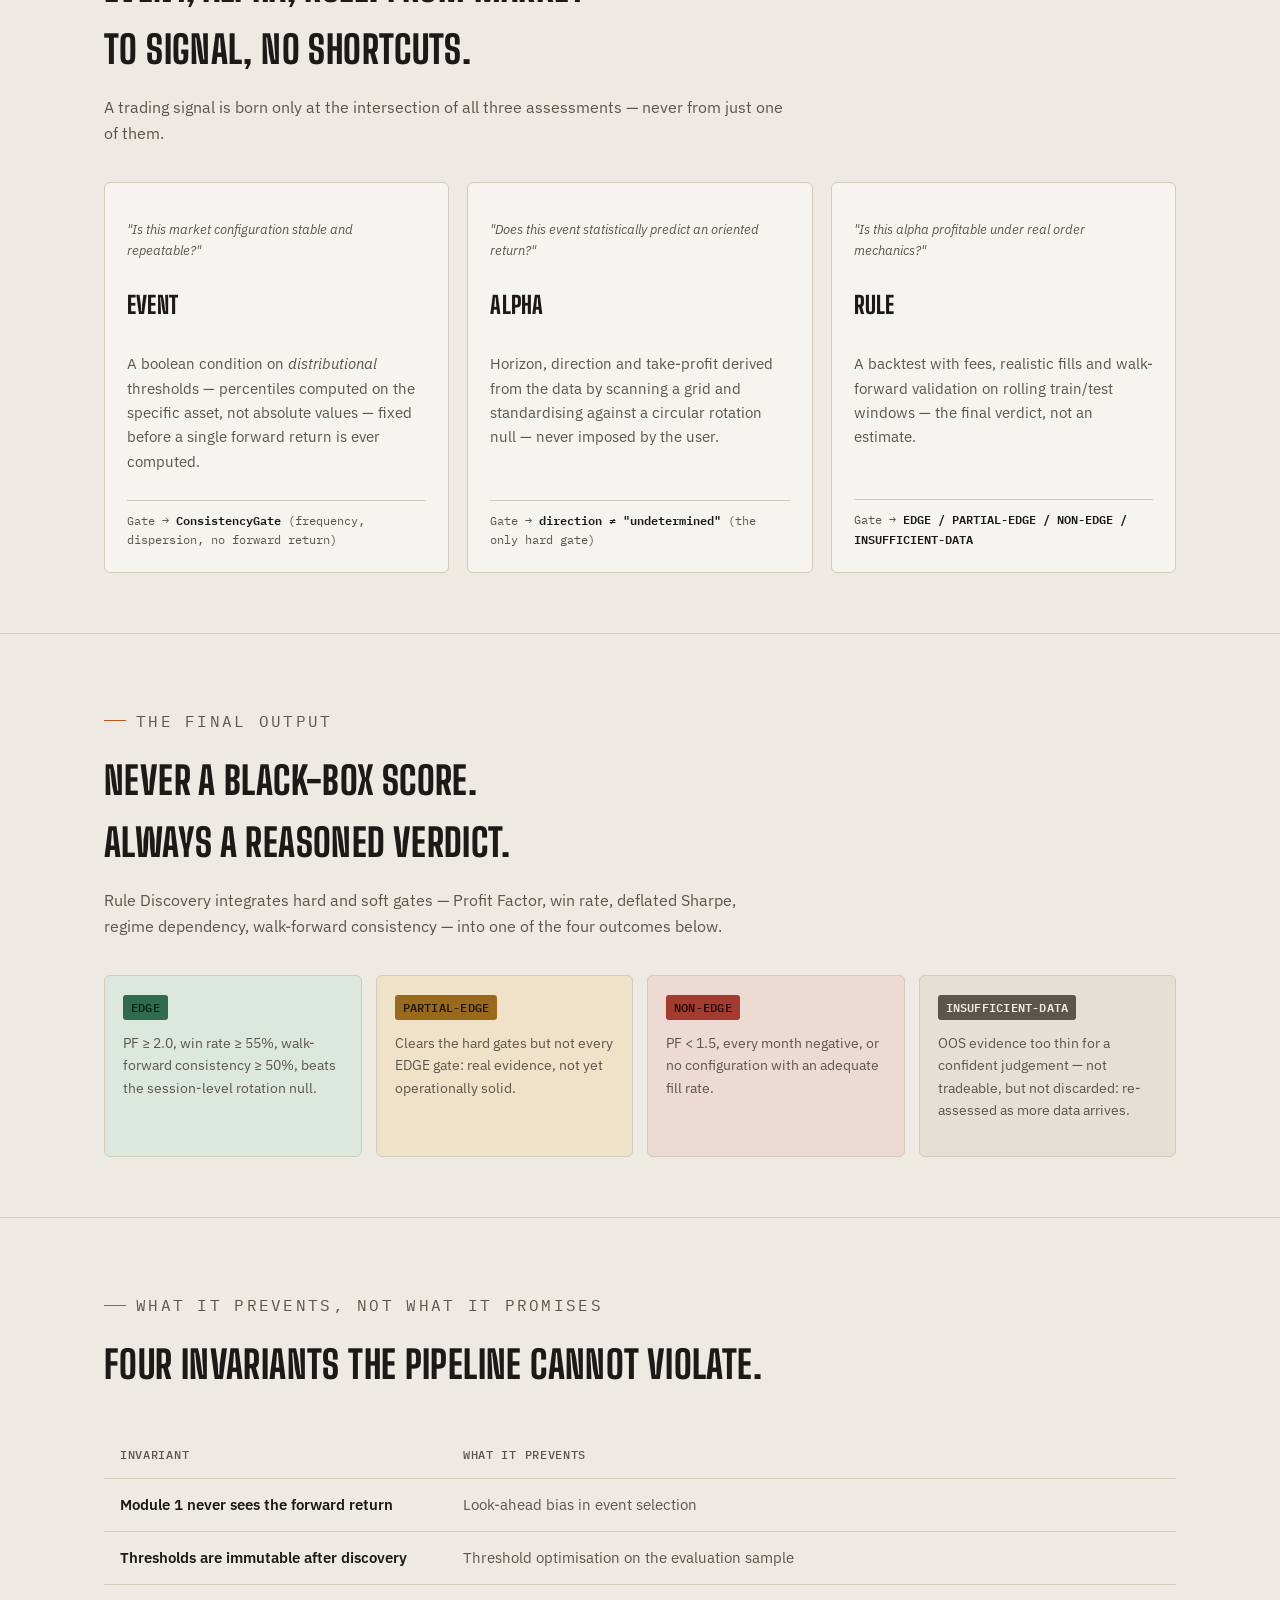
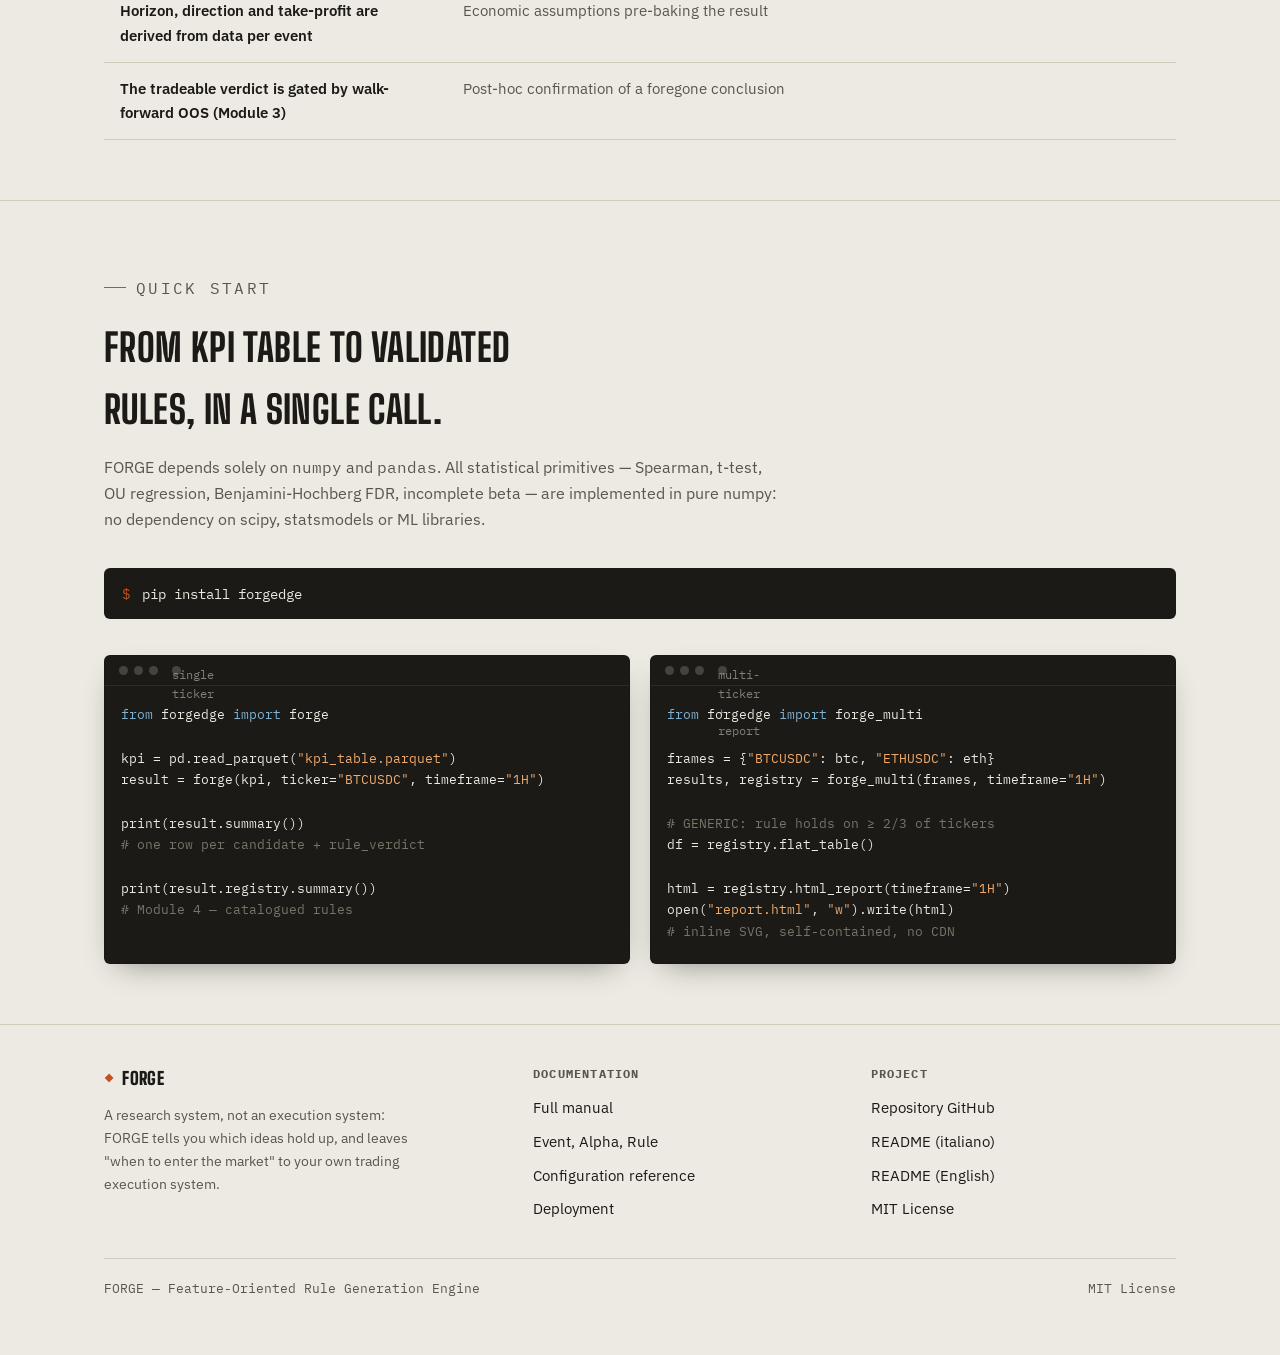
==== commit 9bd04836: "Revert "Align landing page with updated docs (v0.3.0, StepWiseDiscovery)" This reverts commit 0aaf9e" ====
--- a/docs/site/en/index.html
+++ b/docs/site/en/index.html
@@ -872,7 +872,6 @@
 <li><a href="/docs/concepts-en.html">Event, Alpha, Rule</a></li>
 <li><a href="/docs/configuration-en.html">Configuration reference</a></li>
 <li><a href="/docs/deployment-en.html">Deployment</a></li>
-<li><a href="/docs/experiment-en.html">Experiments (StepWiseDiscovery)</a></li>
 </ul>
 </div>
 <div>
